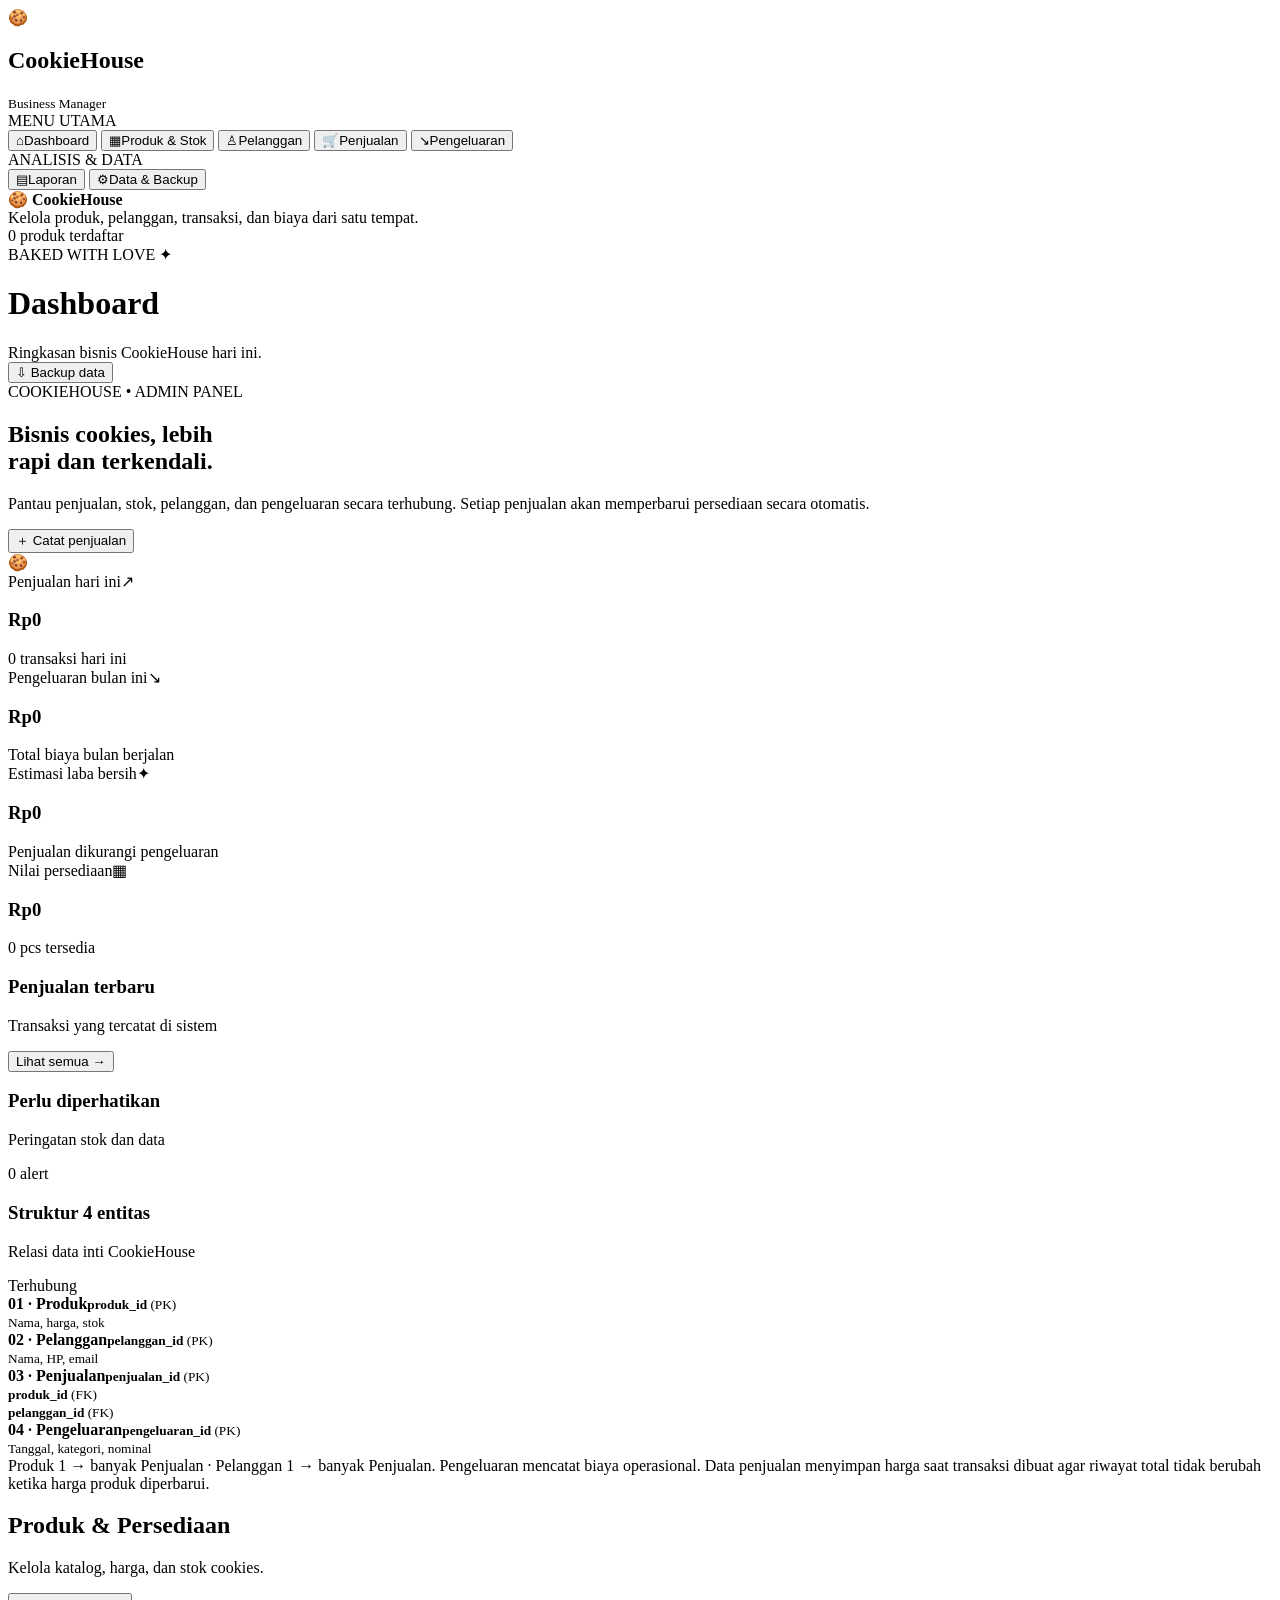
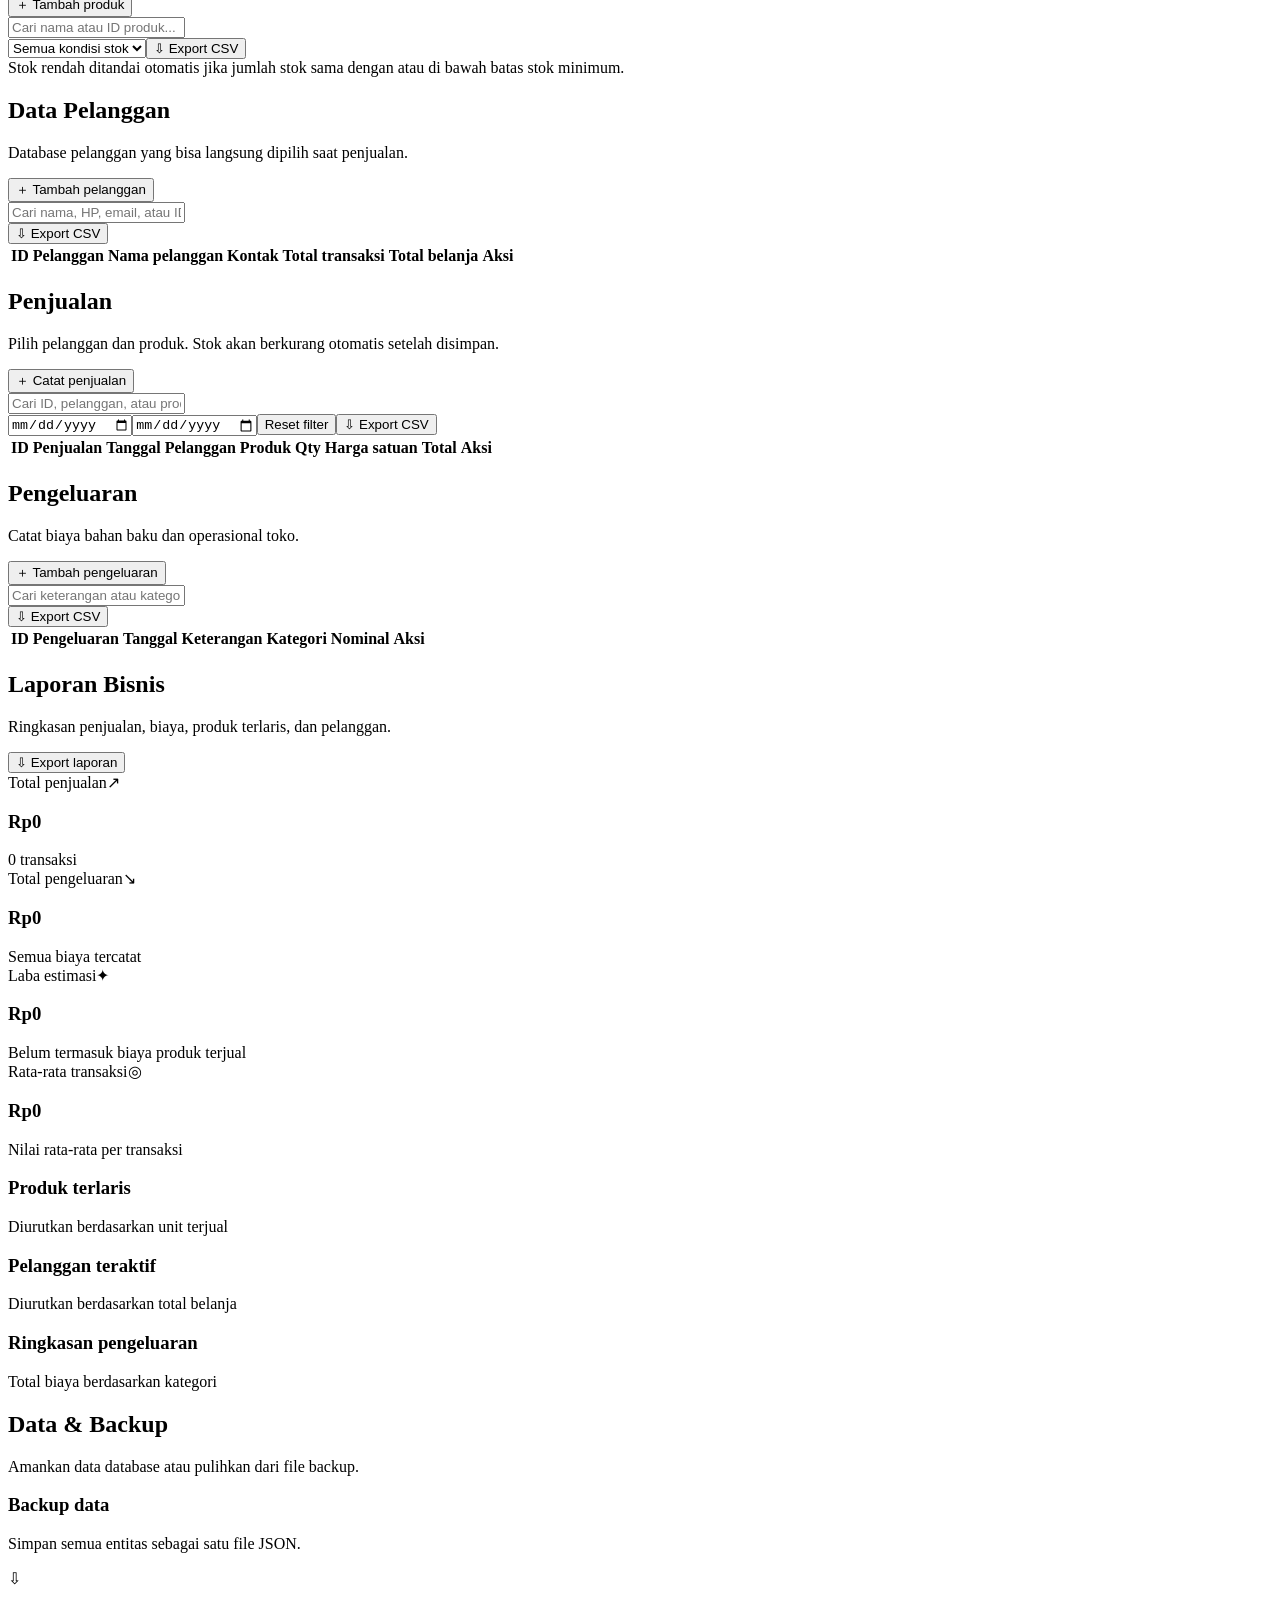
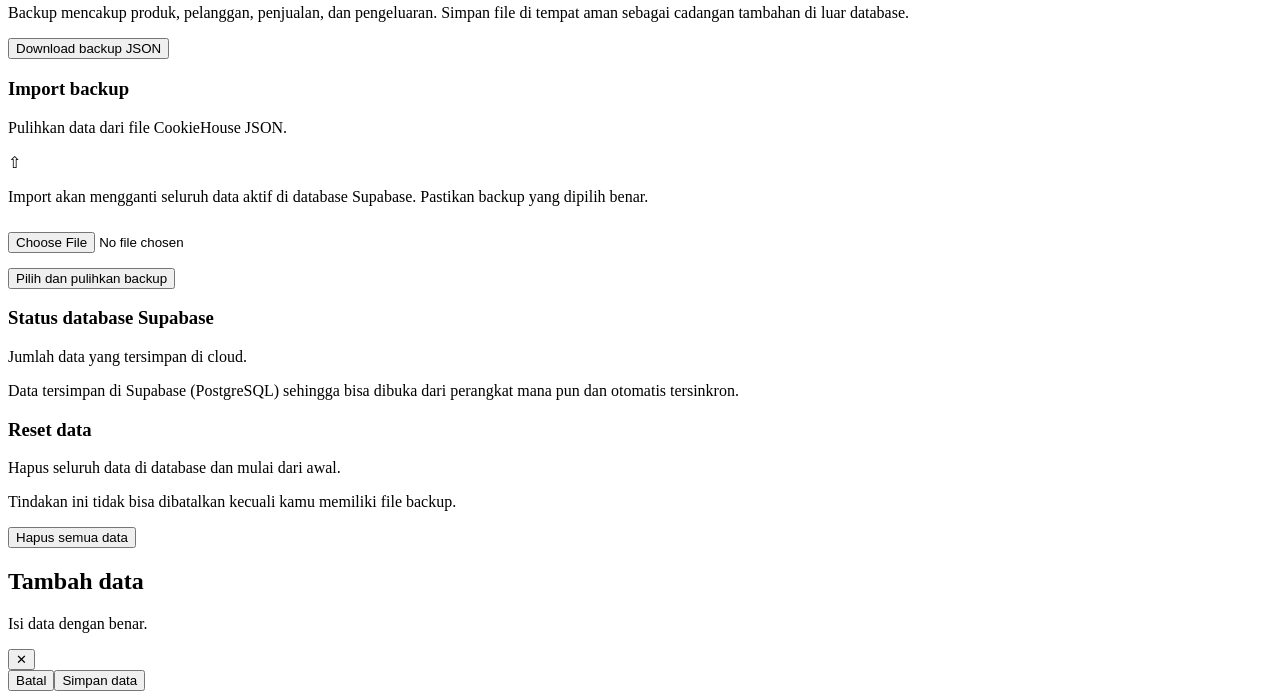
==== frontend/index.html @ 5696748d "Rename index.html to frontend/index.html" ====
<!DOCTYPE html>
<html lang="id">
<head>
<meta charset="UTF-8"><meta name="viewport" content="width=device-width,initial-scale=1">
<title>CookieHouse | Business Manager</title>
<link rel="stylesheet" href="css/style.css">
</head>
<body>
<div class="layout">
<aside class="sidebar">
 <div class="brand"><div class="brand-icon">🍪</div><div class="brand-text"><h2>CookieHouse</h2><small>Business Manager</small></div></div>
 <div class="nav-label">MENU UTAMA</div>
 <nav class="nav">
  <button class="active" data-page="dashboard" onclick="showPage('dashboard',this)"><span>⌂</span><span class="navtext">Dashboard</span></button>
  <button data-page="produk" onclick="showPage('produk',this)"><span>▦</span><span class="navtext">Produk & Stok</span></button>
  <button data-page="pelanggan" onclick="showPage('pelanggan',this)"><span>♙</span><span class="navtext">Pelanggan</span></button>
  <button data-page="penjualan" onclick="showPage('penjualan',this)"><span>🛒</span><span class="navtext">Penjualan</span></button>
  <button data-page="pengeluaran" onclick="showPage('pengeluaran',this)"><span>↘</span><span class="navtext">Pengeluaran</span></button>
  <div class="nav-label">ANALISIS & DATA</div>
  <button data-page="laporan" onclick="showPage('laporan',this)"><span>▤</span><span class="navtext">Laporan</span></button>
  <button data-page="pengaturan" onclick="showPage('pengaturan',this)"><span>⚙</span><span class="navtext">Data & Backup</span></button>
 </nav>
 <div class="side-bottom"><b>🍪 CookieHouse</b><br>Kelola produk, pelanggan, transaksi, dan biaya dari satu tempat.<br><span id="sideProductCount">0 produk terdaftar</span></div>
</aside>
<main class="main">
<header class="topbar"><div><div class="eyebrow">BAKED WITH LOVE ✦</div><h1 id="pageTitle">Dashboard</h1><div class="subtitle" id="pageSubtitle">Ringkasan bisnis CookieHouse hari ini.</div></div><div class="top-actions"><button class="btn btn-light" onclick="exportBackup()">⇩ Backup data</button><div class="date-chip" id="today"></div></div></header>

<section id="dashboard" class="page active">
 <div class="hero"><div><div class="eyebrow">COOKIEHOUSE • ADMIN PANEL</div><h2>Bisnis cookies, lebih<br>rapi dan terkendali.</h2><p>Pantau penjualan, stok, pelanggan, dan pengeluaran secara terhubung. Setiap penjualan akan memperbarui persediaan secara otomatis.</p><button class="btn btn-primary" onclick="showPage('penjualan')">＋ Catat penjualan</button></div><div class="hero-art">🍪</div></div>
 <div class="stats">
  <div class="stat"><div class="stat-top"><span class="stat-label">Penjualan hari ini</span><span class="stat-icon">↗</span></div><h3 id="todaySales">Rp0</h3><div class="stat-foot" id="todaySalesCount">0 transaksi hari ini</div></div>
  <div class="stat"><div class="stat-top"><span class="stat-label">Pengeluaran bulan ini</span><span class="stat-icon">↘</span></div><h3 id="monthExpense">Rp0</h3><div class="stat-foot">Total biaya bulan berjalan</div></div>
  <div class="stat"><div class="stat-top"><span class="stat-label">Estimasi laba bersih</span><span class="stat-icon">✦</span></div><h3 id="netProfit">Rp0</h3><div class="stat-foot">Penjualan dikurangi pengeluaran</div></div>
  <div class="stat"><div class="stat-top"><span class="stat-label">Nilai persediaan</span><span class="stat-icon">▦</span></div><h3 id="stockValue">Rp0</h3><div class="stat-foot" id="stockUnits">0 pcs tersedia</div></div>
 </div>
 <div class="dash-grid">
  <div class="card"><div class="card-head"><div><h3>Penjualan terbaru</h3><p>Transaksi yang tercatat di sistem</p></div><button class="link-btn" onclick="showPage('penjualan')">Lihat semua →</button></div><div id="recentSales" class="recent-list"></div></div>
  <div class="card"><div class="card-head"><div><h3>Perlu diperhatikan</h3><p>Peringatan stok dan data</p></div><span class="badge gold" id="alertCount">0 alert</span></div><div id="alerts" class="alert-list"></div></div>
 </div>
 <div class="card"><div class="card-head"><div><h3>Struktur 4 entitas</h3><p>Relasi data inti CookieHouse</p></div><span class="badge green">Terhubung</span></div><div class="entity-map">
  <div class="entity"><b>01 · Produk</b><small><b>produk_id</b> (PK)<br>Nama, harga, stok</small></div>
  <div class="entity"><b>02 · Pelanggan</b><small><b>pelanggan_id</b> (PK)<br>Nama, HP, email</small></div>
  <div class="entity"><b>03 · Penjualan</b><small><b>penjualan_id</b> (PK)<br><b>produk_id</b> (FK)<br><b>pelanggan_id</b> (FK)</small></div>
  <div class="entity"><b>04 · Pengeluaran</b><small><b>pengeluaran_id</b> (PK)<br>Tanggal, kategori, nominal</small></div>
 </div><div class="rel-note">Produk 1 → banyak Penjualan · Pelanggan 1 → banyak Penjualan. Pengeluaran mencatat biaya operasional. Data penjualan menyimpan harga saat transaksi dibuat agar riwayat total tidak berubah ketika harga produk diperbarui.</div></div>
</section>

<section id="produk" class="page">
 <div class="section-head"><div><h2>Produk & Persediaan</h2><p>Kelola katalog, harga, dan stok cookies.</p></div><button class="btn btn-primary" onclick="openForm('produk')">＋ Tambah produk</button></div>
 <div class="toolbar"><div class="search"><input id="searchProduk" placeholder="Cari nama atau ID produk..." oninput="renderProducts()"></div><select id="filterStok" onchange="renderProducts()"><option value="">Semua kondisi stok</option><option value="low">Stok menipis</option><option value="available">Stok tersedia</option><option value="empty">Stok habis</option></select><button class="btn btn-light" onclick="exportCSV('produk')">⇩ Export CSV</button></div>
 <div id="productGrid" class="product-grid"></div>
 <div class="footer-note">Stok rendah ditandai otomatis jika jumlah stok sama dengan atau di bawah batas stok minimum.</div>
</section>

<section id="pelanggan" class="page">
 <div class="section-head"><div><h2>Data Pelanggan</h2><p>Database pelanggan yang bisa langsung dipilih saat penjualan.</p></div><button class="btn btn-primary" onclick="openForm('pelanggan')">＋ Tambah pelanggan</button></div>
 <div class="toolbar"><div class="search"><input id="searchPelanggan" placeholder="Cari nama, HP, email, atau ID..." oninput="renderCustomers()"></div><button class="btn btn-light" onclick="exportCSV('pelanggan')">⇩ Export CSV</button></div>
 <div class="card"><div class="table-wrap"><table><thead><tr><th>ID Pelanggan</th><th>Nama pelanggan</th><th>Kontak</th><th>Total transaksi</th><th>Total belanja</th><th>Aksi</th></tr></thead><tbody id="customerRows"></tbody></table></div></div>
</section>

<section id="penjualan" class="page">
 <div class="section-head"><div><h2>Penjualan</h2><p>Pilih pelanggan dan produk. Stok akan berkurang otomatis setelah disimpan.</p></div><button class="btn btn-primary" onclick="openForm('penjualan')">＋ Catat penjualan</button></div>
 <div class="toolbar"><div class="search"><input id="searchPenjualan" placeholder="Cari ID, pelanggan, atau produk..." oninput="renderSales()"></div><input type="date" id="salesFrom" title="Dari tanggal" onchange="renderSales()"><input type="date" id="salesTo" title="Sampai tanggal" onchange="renderSales()"><button class="btn btn-light" onclick="clearSalesFilter()">Reset filter</button><button class="btn btn-light" onclick="exportCSV('penjualan')">⇩ Export CSV</button></div>
 <div class="card"><div class="table-wrap"><table><thead><tr><th>ID Penjualan</th><th>Tanggal</th><th>Pelanggan</th><th>Produk</th><th>Qty</th><th>Harga satuan</th><th>Total</th><th>Aksi</th></tr></thead><tbody id="salesRows"></tbody></table></div></div>
</section>

<section id="pengeluaran" class="page">
 <div class="section-head"><div><h2>Pengeluaran</h2><p>Catat biaya bahan baku dan operasional toko.</p></div><button class="btn btn-primary" onclick="openForm('pengeluaran')">＋ Tambah pengeluaran</button></div>
 <div class="toolbar"><div class="search"><input id="searchPengeluaran" placeholder="Cari keterangan atau kategori..." oninput="renderExpenses()"></div><button class="btn btn-light" onclick="exportCSV('pengeluaran')">⇩ Export CSV</button></div>
 <div class="card"><div class="table-wrap"><table><thead><tr><th>ID Pengeluaran</th><th>Tanggal</th><th>Keterangan</th><th>Kategori</th><th>Nominal</th><th>Aksi</th></tr></thead><tbody id="expenseRows"></tbody></table></div></div>
</section>

<section id="laporan" class="page">
 <div class="section-head"><div><h2>Laporan Bisnis</h2><p>Ringkasan penjualan, biaya, produk terlaris, dan pelanggan.</p></div><button class="btn btn-light" onclick="exportCSV('laporan')">⇩ Export laporan</button></div>
 <div class="stats">
  <div class="stat"><div class="stat-top"><span class="stat-label">Total penjualan</span><span class="stat-icon">↗</span></div><h3 id="reportSales">Rp0</h3><div class="stat-foot" id="reportSaleCount">0 transaksi</div></div>
  <div class="stat"><div class="stat-top"><span class="stat-label">Total pengeluaran</span><span class="stat-icon">↘</span></div><h3 id="reportExpenses">Rp0</h3><div class="stat-foot">Semua biaya tercatat</div></div>
  <div class="stat"><div class="stat-top"><span class="stat-label">Laba estimasi</span><span class="stat-icon">✦</span></div><h3 id="reportProfit">Rp0</h3><div class="stat-foot">Belum termasuk biaya produk terjual</div></div>
  <div class="stat"><div class="stat-top"><span class="stat-label">Rata-rata transaksi</span><span class="stat-icon">◎</span></div><h3 id="avgSale">Rp0</h3><div class="stat-foot">Nilai rata-rata per transaksi</div></div>
 </div>
 <div class="report-grid"><div class="card"><div class="card-head"><div><h3>Produk terlaris</h3><p>Diurutkan berdasarkan unit terjual</p></div></div><div id="topProducts"></div></div><div class="card"><div class="card-head"><div><h3>Pelanggan teraktif</h3><p>Diurutkan berdasarkan total belanja</p></div></div><div id="topCustomers"></div></div></div>
 <div class="card"><div class="card-head"><div><h3>Ringkasan pengeluaran</h3><p>Total biaya berdasarkan kategori</p></div></div><div id="expenseBreakdown"></div></div>
</section>

<section id="pengaturan" class="page">
 <div class="section-head"><div><h2>Data & Backup</h2><p>Amankan data database atau pulihkan dari file backup.</p></div></div>
 <div class="report-grid">
  <div class="card"><div class="card-head"><div><h3>Backup data</h3><p>Simpan semua entitas sebagai satu file JSON.</p></div><span class="stat-icon">⇩</span></div><p class="rel-note">Backup mencakup produk, pelanggan, penjualan, dan pengeluaran. Simpan file di tempat aman sebagai cadangan tambahan di luar database.</p><button class="btn btn-primary" onclick="exportBackup()">Download backup JSON</button></div>
  <div class="card"><div class="card-head"><div><h3>Import backup</h3><p>Pulihkan data dari file CookieHouse JSON.</p></div><span class="stat-icon">⇧</span></div><p class="rel-note">Import akan mengganti seluruh data aktif di database Supabase. Pastikan backup yang dipilih benar.</p><input type="file" id="importFile" accept=".json,application/json" style="max-width:100%;margin:10px 0 15px"><br><button class="btn btn-light" onclick="importBackup()">Pilih dan pulihkan backup</button></div>
 </div>
 <div class="card"><div class="card-head"><div><h3>Status database Supabase</h3><p>Jumlah data yang tersimpan di cloud.</p></div></div><div class="entity-map" id="dbStatus"></div><div class="footer-note">Data tersimpan di Supabase (PostgreSQL) sehingga bisa dibuka dari perangkat mana pun dan otomatis tersinkron.</div></div>
 <div class="card"><div class="card-head"><div><h3>Reset data</h3><p>Hapus seluruh data di database dan mulai dari awal.</p></div></div><p class="rel-note">Tindakan ini tidak bisa dibatalkan kecuali kamu memiliki file backup.</p><button class="btn btn-danger" onclick="resetData()">Hapus semua data</button></div>
</section>
</main>
</div>

<div class="modal" id="modal"><div class="modal-box"><div class="modal-head"><div><h2 id="modalTitle">Tambah data</h2><p id="modalDesc">Isi data dengan benar.</p></div><button class="close" onclick="closeForm()">✕</button></div><form id="dataForm"><div id="fields"></div><div class="modal-actions"><button type="button" class="btn btn-light" onclick="closeForm()">Batal</button><button type="submit" class="btn btn-primary">Simpan data</button></div></form></div></div>
<div class="toast" id="toast"></div>
<script src="js/app.js"></script>
</body></html>
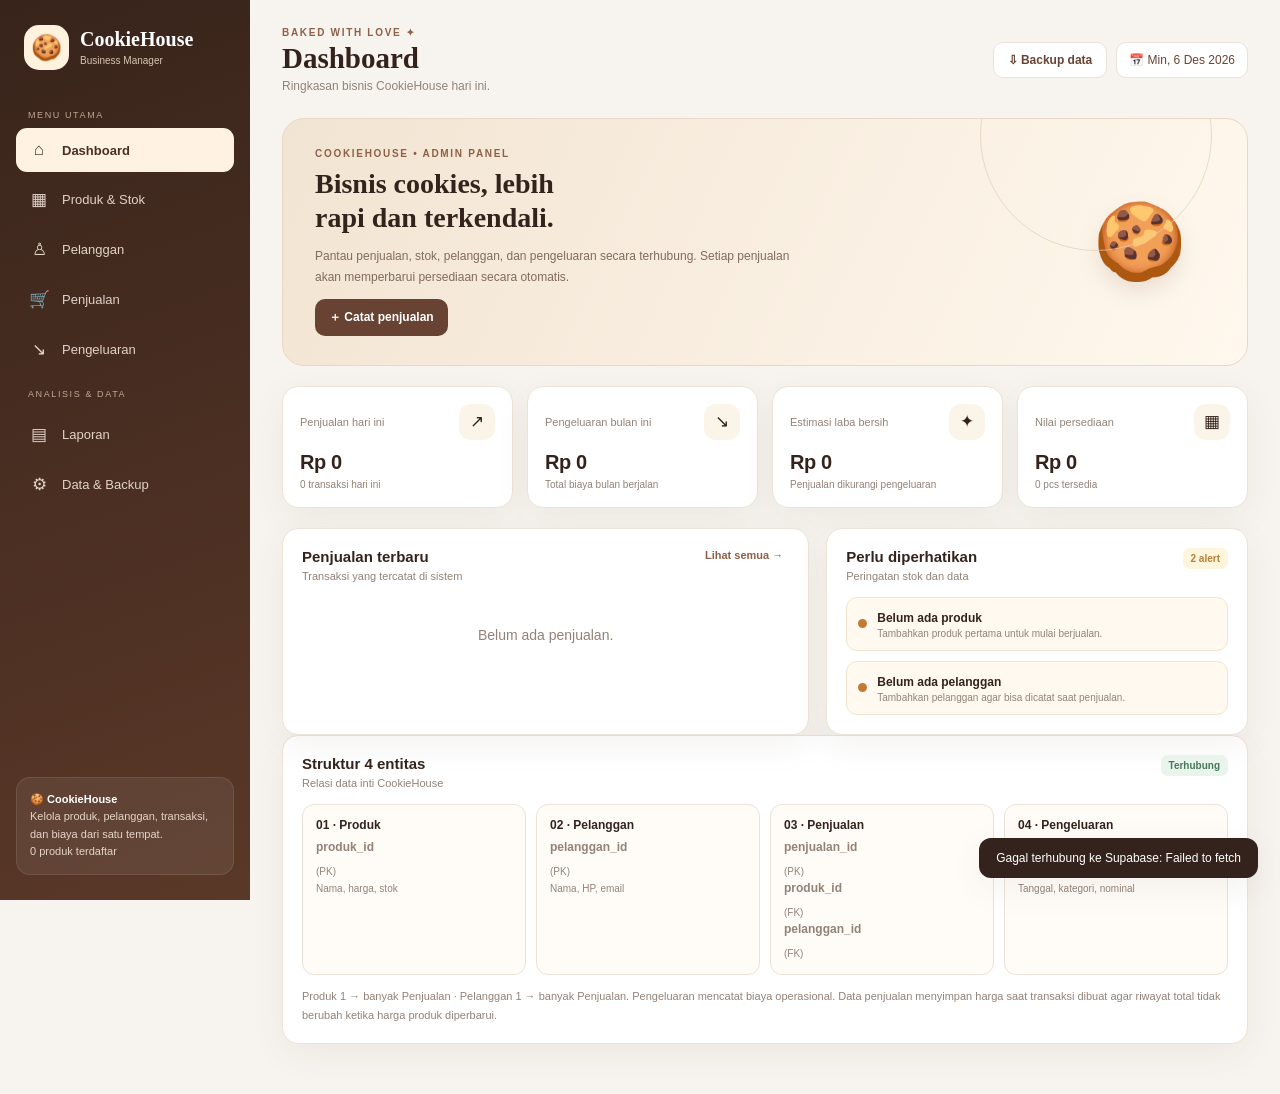
==== commit 7aeb63d1: "Update index.html" ====
--- a/frontend/index.html
+++ b/frontend/index.html
@@ -3,7 +3,14 @@
 <head>
 <meta charset="UTF-8"><meta name="viewport" content="width=device-width,initial-scale=1">
 <title>CookieHouse | Business Manager</title>
-<link rel="stylesheet" href="css/style.css">
+<style>
+@import url('https://fonts.googleapis.com/css2?family=DM+Sans:wght@400;500;600;700&family=Playfair+Display:wght@600;700&display=swap');
+:root{--ink:#34231c;--brown:#684333;--brown2:#8e6048;--cream:#fbf4e9;--paper:#fffdf9;--bg:#f7f4ef;--muted:#928278;--line:#ece2d7;--green:#47785d;--greenbg:#e9f4ec;--red:#b55245;--redbg:#fff0ed;--gold:#b68135;--goldbg:#fff4dc;--shadow:0 10px 35px #4a2c2010}
+*{box-sizing:border-box}body{margin:0;background:var(--bg);color:var(--ink);font-family:'DM Sans',sans-serif;font-size:14px}button,input,select,textarea{font:inherit}button{cursor:pointer}.layout{min-height:100vh}.sidebar{width:250px;position:fixed;inset:0 auto 0 0;background:linear-gradient(160deg,#38241b,#5a3828);color:#fff;padding:25px 16px;display:flex;flex-direction:column;z-index:10}.brand{display:flex;align-items:center;gap:11px;padding:0 8px 28px}.brand-icon{width:45px;height:45px;background:#fff2df;border-radius:15px;display:grid;place-items:center;font-size:25px}.brand h2{font:700 20px 'Playfair Display',serif;margin:0}.brand small{font-size:10px;color:#d9c4b3}.nav-label{font-size:9px;letter-spacing:1.6px;color:#c2a795;padding:12px 12px 8px}.nav{display:grid;gap:5px}.nav button{display:flex;align-items:center;gap:12px;border:0;background:transparent;color:#e2d3c8;padding:12px;border-radius:11px;text-align:left;font-size:13px}.nav button span:first-child{font-size:17px;width:22px;text-align:center}.nav button:hover,.nav button.active{background:#fff2e2;color:#493023;font-weight:700}.side-bottom{margin-top:auto;background:#ffffff12;border:1px solid #ffffff18;border-radius:14px;padding:13px;font-size:11px;color:#e5d5c8;line-height:1.6}.side-bottom b{color:white}.main{margin-left:250px;padding:27px 32px 50px;max-width:1700px}.topbar{display:flex;align-items:center;justify-content:space-between;gap:15px;margin-bottom:25px}.eyebrow{font-size:10px;letter-spacing:1.7px;color:var(--brown2);font-weight:700;text-transform:uppercase}.topbar h1{font:700 29px 'Playfair Display',serif;margin:4px 0}.subtitle{color:var(--muted);font-size:12px}.top-actions{display:flex;gap:9px;align-items:center}.date-chip{background:white;border:1px solid var(--line);border-radius:10px;padding:10px 12px;color:var(--brown);font-size:12px}.page{display:none}.page.active{display:block}.hero{position:relative;overflow:hidden;background:linear-gradient(115deg,#f2e4d2,#fff8ee);border:1px solid #ead8c4;border-radius:22px;padding:29px 32px;display:flex;justify-content:space-between;align-items:center;margin-bottom:20px;min-height:165px}.hero h2{font:700 28px/1.2 'Playfair Display',serif;margin:8px 0}.hero p{color:#816b5d;font-size:12px;max-width:480px;line-height:1.7}.hero-art{font-size:75px;filter:drop-shadow(0 10px 10px #70452a20);margin-right:28px}.hero:after{content:"";position:absolute;width:230px;height:230px;border:1px solid #e2cdb5;border-radius:50%;right:35px;top:-100px;opacity:.7}.stats{display:grid;grid-template-columns:repeat(4,minmax(0,1fr));gap:14px;margin-bottom:20px}.stat{background:white;border:1px solid var(--line);border-radius:16px;padding:17px;box-shadow:var(--shadow)}.stat-top{display:flex;justify-content:space-between;align-items:center}.stat-label{font-size:11px;color:var(--muted)}.stat-icon{width:36px;height:36px;border-radius:12px;display:grid;place-items:center;font-size:17px;background:var(--cream)}.stat h3{font-size:20px;margin:11px 0 5px;letter-spacing:-.4px}.stat-foot{font-size:10px;color:var(--muted)}.green{color:var(--green)}.red{color:var(--red)}.gold{color:var(--gold)}.dash-grid{display:grid;grid-template-columns:1.25fr 1fr;gap:17px}.card{background:white;border:1px solid var(--line);border-radius:16px;padding:19px;box-shadow:var(--shadow);min-width:0}.card-head{display:flex;justify-content:space-between;align-items:flex-start;gap:12px;margin-bottom:15px}.card-head h3{margin:0;font-size:15px}.card-head p{margin:5px 0 0;color:var(--muted);font-size:11px}.link-btn{background:transparent;border:0;color:var(--brown2);font-weight:700;font-size:11px}.section-head{display:flex;align-items:center;justify-content:space-between;gap:15px;margin-bottom:17px}.section-head h2{font:700 25px 'Playfair Display',serif;margin:0}.section-head p{margin:5px 0 0;color:var(--muted);font-size:12px}.btn{border:0;border-radius:10px;padding:10px 14px;font-size:12px;font-weight:700;display:inline-flex;align-items:center;justify-content:center;gap:7px;white-space:nowrap}.btn-primary{background:var(--brown);color:white}.btn-primary:hover{background:#4c3023}.btn-light{background:white;border:1px solid var(--line);color:var(--brown)}.btn-danger{background:var(--redbg);color:var(--red)}.btn-sm{padding:6px 9px;font-size:10px;border-radius:7px}.toolbar{display:flex;gap:9px;align-items:center;flex-wrap:wrap;margin-bottom:13px}.search{position:relative;flex:1;min-width:180px}.search input{width:100%;padding:11px 13px 11px 35px;border:1px solid var(--line);border-radius:10px;background:white;outline:none}.search:before{content:'⌕';position:absolute;left:13px;top:7px;font-size:21px;color:var(--muted)}.toolbar select,.toolbar input[type=date]{padding:10px 11px;border:1px solid var(--line);border-radius:10px;background:white;color:var(--ink);font-size:12px}.table-wrap{overflow:auto;border:1px solid var(--line);border-radius:12px}table{border-collapse:collapse;width:100%;min-width:660px}th{text-align:left;background:#fbf7f1;color:#857568;padding:12px;font-size:10px;text-transform:uppercase;letter-spacing:.5px;white-space:nowrap}td{padding:12px;border-top:1px solid #f1eae2;font-size:12px;vertical-align:middle}tbody tr:hover{background:#fffcf7}.td-main{font-weight:700}.td-sub{font-size:10px;color:var(--muted);margin-top:3px}.actions{display:flex;gap:5px;white-space:nowrap}.badge{display:inline-block;border-radius:7px;padding:5px 8px;font-size:10px;font-weight:700;background:var(--cream);color:var(--brown)}.badge.green{background:var(--greenbg);color:var(--green)}.badge.red{background:var(--redbg);color:var(--red)}.badge.gold{background:var(--goldbg);color:var(--gold)}.empty{text-align:center;padding:30px;color:var(--muted)}.product-grid{display:grid;grid-template-columns:repeat(3,minmax(0,1fr));gap:14px}.product-card{background:white;border:1px solid var(--line);border-radius:16px;padding:17px}.product-emoji{width:100%;height:100px;background:var(--cream);border-radius:12px;display:grid;place-items:center;font-size:42px;margin-bottom:13px}.product-card h3{font-size:14px;margin:0 0 5px}.product-card p{font-size:11px;color:var(--muted);margin:0 0 14px}.product-meta{display:flex;justify-content:space-between;align-items:center;gap:8px}.product-price{font-weight:700}.stock-meter{height:5px;background:#f1e8de;border-radius:5px;margin:12px 0 7px;overflow:hidden}.stock-meter span{display:block;height:100%;background:#78936e;border-radius:5px}.stock-meter span.low{background:#c76d59}.mini-note{font-size:10px;color:var(--muted)}.alert-list{display:grid;gap:10px}.alert-item{display:flex;align-items:center;gap:10px;background:#fff9ef;border:1px solid #f2e5d0;padding:11px;border-radius:11px}.alert-dot{width:9px;height:9px;background:#c27a39;border-radius:50%;flex-shrink:0}.alert-item strong{font-size:12px}.alert-item small{display:block;color:var(--muted);font-size:10px;margin-top:3px}.recent-list{display:grid;gap:0}.recent-item{display:flex;justify-content:space-between;gap:12px;padding:12px 0;border-bottom:1px solid #f2ece5}.recent-item:last-child{border-bottom:0}.recent-item strong{font-size:12px}.recent-item small{display:block;color:var(--muted);font-size:10px;margin-top:4px}.money{font-weight:700;white-space:nowrap;font-size:12px}.entity-map{display:grid;grid-template-columns:repeat(4,minmax(0,1fr));gap:10px}.entity{border:1px solid var(--line);background:#fffcf8;border-radius:12px;padding:13px}.entity b{font-size:12px;display:block;margin-bottom:6px}.entity small{font-size:10px;color:var(--muted);line-height:1.5}.rel-note{font-size:11px;color:var(--muted);line-height:1.7;margin-top:12px}.report-grid{display:grid;grid-template-columns:1fr 1fr;gap:15px}.bar-row{display:grid;grid-template-columns:105px 1fr 80px;align-items:center;gap:10px;margin:13px 0;font-size:11px}.bar-track{height:9px;border-radius:10px;background:#f3ece4;overflow:hidden}.bar-track span{display:block;height:100%;background:#967057;border-radius:10px}.modal{display:none;position:fixed;inset:0;background:#26170fb0;z-index:30;align-items:center;justify-content:center;padding:18px}.modal.show{display:flex}.modal-box{width:100%;max-width:560px;max-height:92vh;overflow:auto;background:var(--paper);border-radius:19px;padding:24px;box-shadow:0 25px 80px #0003}.modal-head{display:flex;justify-content:space-between;align-items:flex-start;margin-bottom:20px}.modal-head h2{font:700 23px 'Playfair Display',serif;margin:0}.modal-head p{font-size:11px;color:var(--muted);margin:5px 0 0}.close{border:0;background:var(--cream);border-radius:8px;padding:7px 10px;color:var(--brown)}.form-grid{display:grid;grid-template-columns:1fr 1fr;gap:12px}.field{margin-bottom:13px}.field label{display:block;font-size:11px;font-weight:700;margin-bottom:6px}.field input,.field select,.field textarea{width:100%;padding:11px;border:1px solid var(--line);border-radius:9px;background:white;outline:none;color:var(--ink)}.field input:focus,.field select:focus,.field textarea:focus{border-color:#b18b70;box-shadow:0 0 0 3px #b18b7018}.field small{display:block;font-size:10px;color:var(--muted);margin-top:5px}.modal-actions{display:flex;gap:8px;margin-top:8px}.modal-actions .btn{flex:1}.toast{position:fixed;right:22px;bottom:22px;background:#34231c;color:white;padding:13px 17px;border-radius:12px;box-shadow:var(--shadow);font-size:12px;z-index:50;display:none;max-width:350px}.toast.show{display:block}.footer-note{font-size:10px;color:var(--muted);margin-top:13px}.mobile-toggle{display:none}
+@media(max-width:1100px){.main{padding:23px}.stats{grid-template-columns:repeat(2,minmax(0,1fr))}.product-grid{grid-template-columns:repeat(2,minmax(0,1fr))}.entity-map{grid-template-columns:repeat(2,minmax(0,1fr))}}
+@media(max-width:760px){.sidebar{width:68px;padding:18px 7px}.brand{padding:0 0 24px;justify-content:center}.brand-text,.nav-label,.nav button .navtext,.side-bottom{display:none}.nav button{justify-content:center;padding:13px 5px}.nav button span:first-child{width:auto}.main{margin-left:68px;padding:17px 13px 35px}.topbar h1{font-size:24px}.date-chip{display:none}.hero{padding:21px;min-height:140px}.hero h2{font-size:22px}.hero-art{font-size:48px;margin:0}.hero:after{right:-80px}.stats{gap:9px}.stat{padding:13px}.stat h3{font-size:16px}.dash-grid,.report-grid{grid-template-columns:1fr}.section-head{align-items:flex-start;flex-direction:column}.product-grid{grid-template-columns:1fr 1fr}.entity-map{grid-template-columns:1fr 1fr}.form-grid{grid-template-columns:1fr}.top-actions .btn-light{display:none}}
+@media(max-width:430px){.product-grid{grid-template-columns:1fr}.stats{grid-template-columns:1fr 1fr}.stat h3{font-size:14px}.hero-art{display:none}.entity-map{grid-template-columns:1fr 1fr}}
+</style>
 </head>
 <body>
 <div class="layout">
@@ -96,5 +103,236 @@
 
 <div class="modal" id="modal"><div class="modal-box"><div class="modal-head"><div><h2 id="modalTitle">Tambah data</h2><p id="modalDesc">Isi data dengan benar.</p></div><button class="close" onclick="closeForm()">✕</button></div><form id="dataForm"><div id="fields"></div><div class="modal-actions"><button type="button" class="btn btn-light" onclick="closeForm()">Batal</button><button type="submit" class="btn btn-primary">Simpan data</button></div></form></div></div>
 <div class="toast" id="toast"></div>
-<script src="js/app.js"></script>
+<script>
+// Konfigurasi Supabase. Publishable key aman dipakai di sisi client,
+// asalkan Row Level Security aktif (lihat backend/schema.sql).
+window.COOKIEHOUSE_CONFIG = {
+  url: 'https://bxkksyumysustlqyagqd.supabase.co',
+  key: 'sb_publishable_9NQjWmbM341U4DkC0LIy7Q_GDWoyyUy'
+};
+
+// Lapisan data: memanggil Supabase (PostgREST) lewat fetch.
+// Aplikasi memakai camelCase, database memakai snake_case; dipetakan di sini.
+(function () {
+  const CFG = window.COOKIEHOUSE_CONFIG;
+  const TABLES = ['produk', 'pelanggan', 'penjualan', 'pengeluaran'];
+
+  async function sb(path, { method = 'GET', body, returning = false } = {}) {
+    const headers = { apikey: CFG.key, 'Content-Type': 'application/json' };
+    if (returning) headers.Prefer = 'return=representation';
+    const res = await fetch(`${CFG.url}/rest/v1/${path}`, {
+      method, headers, body: body === undefined ? undefined : JSON.stringify(body)
+    });
+    const text = await res.text();
+    let data = null;
+    try { data = text ? JSON.parse(text) : null; } catch (e) { data = null; }
+    if (!res.ok) throw new Error((data && (data.message || data.hint)) || res.statusText || 'Request gagal');
+    return data;
+  }
+
+  const num = (v) => (v === null || v === undefined ? v : Number(v));
+
+  const map = {
+    produk: {
+      from: (r) => ({ id: num(r.id), nama: r.nama, kategori: r.kategori, harga: num(r.harga), stok: num(r.stok), minStok: num(r.min_stok), emoji: r.emoji }),
+      to: (o) => ({ nama: o.nama, kategori: o.kategori, harga: o.harga, stok: o.stok, min_stok: o.minStok, emoji: o.emoji })
+    },
+    pelanggan: {
+      from: (r) => ({ id: num(r.id), nama: r.nama, hp: r.hp || '', email: r.email || '', alamat: r.alamat || '' }),
+      to: (o) => ({ nama: o.nama, hp: o.hp, email: o.email, alamat: o.alamat })
+    },
+    penjualan: {
+      from: (r) => ({ id: num(r.id), tanggal: r.tanggal, pelangganId: num(r.pelanggan_id), produkId: num(r.produk_id), qty: num(r.qty), harga: num(r.harga), total: num(r.total), metode: r.metode, catatan: r.catatan || '' }),
+      to: (o) => ({ tanggal: o.tanggal, pelanggan_id: o.pelangganId, produk_id: o.produkId, qty: o.qty, harga: o.harga, metode: o.metode, catatan: o.catatan || '' })
+    },
+    pengeluaran: {
+      from: (r) => ({ id: num(r.id), tanggal: r.tanggal, keterangan: r.keterangan, kategori: r.kategori, nominal: num(r.nominal), metode: r.metode }),
+      to: (o) => ({ tanggal: o.tanggal, keterangan: o.keterangan, kategori: o.kategori, nominal: o.nominal, metode: o.metode })
+    }
+  };
+
+  window.api = {
+    async loadAll() {
+      const rows = await Promise.all(TABLES.map((t) => sb(`${t}?select=*&order=id.asc`)));
+      const db = {};
+      TABLES.forEach((t, i) => { db[t] = rows[i].map(map[t].from); });
+      return db;
+    },
+    insert: (type, obj) => sb(type, { method: 'POST', body: map[type].to(obj) }),
+    // JSON.stringify membuang field undefined, jadi update parsial (mis. hanya stok) aman
+    update: (type, id, obj) => sb(`${type}?id=eq.${Number(id)}`, { method: 'PATCH', body: map[type].to(obj) }),
+    remove: (type, id) => sb(`${type}?id=eq.${Number(id)}`, { method: 'DELETE' }),
+
+    // Hapus semua data. Penjualan dulu agar stok dikembalikan oleh trigger.
+    async clearAll() {
+      for (const t of ['penjualan', 'pengeluaran', 'pelanggan', 'produk']) {
+        await sb(`${t}?id=gt.0`, { method: 'DELETE' });
+      }
+    },
+
+    // Pulihkan dari backup JSON. ID baru dibuat database, relasi dipetakan ulang.
+    async restoreAll(d) {
+      await this.clearAll();
+      const sold = {};
+      d.penjualan.forEach((s) => { sold[s.produkId] = (sold[s.produkId] || 0) + Number(s.qty || 0); });
+
+      // stok awal = stok backup + jumlah terjual, karena trigger akan mengurangi saat penjualan dimasukkan
+      const prodRows = d.produk.map((p) => map.produk.to(Object.assign({}, p, { stok: Number(p.stok) + (sold[p.id] || 0) })));
+      const newProd = prodRows.length ? await sb('produk', { method: 'POST', body: prodRows, returning: true }) : [];
+      const pm = {}; d.produk.forEach((p, i) => { pm[p.id] = newProd[i].id; });
+
+      const custRows = d.pelanggan.map((c) => map.pelanggan.to(c));
+      const newCust = custRows.length ? await sb('pelanggan', { method: 'POST', body: custRows, returning: true }) : [];
+      const cm = {}; d.pelanggan.forEach((c, i) => { cm[c.id] = newCust[i].id; });
+
+      const exp = d.pengeluaran.map((x) => map.pengeluaran.to(x));
+      if (exp.length) await sb('pengeluaran', { method: 'POST', body: exp });
+
+      const sales = d.penjualan.filter((s) => pm[s.produkId]).map((s) =>
+        map.penjualan.to(Object.assign({}, s, { produkId: pm[s.produkId], pelangganId: cm[s.pelangganId] || null })));
+      if (sales.length) await sb('penjualan', { method: 'POST', body: sales });
+    }
+  };
+})();
+
+
+// ===== Logika & tampilan aplikasi =====
+const todayISO=()=>new Date().toLocaleDateString('en-CA');
+const dateNow=todayISO();
+let db={produk:[],pelanggan:[],penjualan:[],pengeluaran:[]}, formType='', editingId=null;
+async function refresh(){db=await api.loadAll();renderAll()}
+async function run(job,okMsg){try{await job();await refresh();if(okMsg)toast(okMsg);return true}catch(e){console.error(e);toast('Gagal: '+(e.message||e));return false}}
+async function init(){renderAll();try{await refresh()}catch(e){console.error(e);toast('Gagal terhubung ke Supabase: '+(e.message||e))}}
+const rupiah=n=>new Intl.NumberFormat('id-ID',{style:'currency',currency:'IDR',maximumFractionDigits:0}).format(Number(n)||0);
+const esc=s=>String(s??'').replace(/[&<>"']/g,c=>({'&':'&amp;','<':'&lt;','>':'&gt;','"':'&quot;',"'":'&#39;'}[c]));
+const idLabel=(type,id)=>({produk:'PR',pelanggan:'PL',penjualan:'PJ',pengeluaran:'PG'}[type])+String(id).padStart(4,'0');
+const byId=(type,id)=>db[type].find(x=>x.id===Number(id));
+const totalSale=x=>Number(x.total??(x.qty*x.harga));
+function toast(msg){const t=document.getElementById('toast');t.textContent=msg;t.classList.add('show');clearTimeout(window._toastTimer);window._toastTimer=setTimeout(()=>t.classList.remove('show'),2800)}
+function showPage(id,el){document.querySelectorAll('.page').forEach(p=>p.classList.toggle('active',p.id===id));document.querySelectorAll('.nav button[data-page]').forEach(b=>b.classList.toggle('active',b.dataset.page===id));const titles={dashboard:['Dashboard','Ringkasan bisnis CookieHouse hari ini.'],produk:['Produk & Persediaan','Kelola katalog, harga, dan stok.'],pelanggan:['Pelanggan','Database pelanggan CookieHouse.'],penjualan:['Penjualan','Transaksi terhubung ke produk dan pelanggan.'],pengeluaran:['Pengeluaran','Catatan biaya operasional bisnis.'],laporan:['Laporan Bisnis','Analisis performa bisnis CookieHouse.'],pengaturan:['Data & Backup','Kelola backup dan data database.']};document.getElementById('pageTitle').textContent=titles[id][0];document.getElementById('pageSubtitle').textContent=titles[id][1];renderAll()}
+function nextId(type){return Math.max(0,...db[type].map(x=>Number(x.id)||0))+1}
+function emptyRow(n,msg='Belum ada data.'){return `<tr><td colspan="${n}" class="empty">${msg}</td></tr>`}
+function actionButtons(type,id){return `<div class="actions"><button class="btn btn-light btn-sm" onclick="editData('${type}',${id})">Edit</button><button class="btn btn-danger btn-sm" onclick="deleteData('${type}',${id})">Hapus</button></div>`}
+function monthKey(d){return String(d||'').slice(0,7)}
+function renderDashboard(){
+ const sales=db.penjualan.reduce((s,x)=>s+totalSale(x),0), expenses=db.pengeluaran.reduce((s,x)=>s+Number(x.nominal),0);
+ const todaySales=db.penjualan.filter(x=>x.tanggal===dateNow), monthExp=db.pengeluaran.filter(x=>monthKey(x.tanggal)===dateNow.slice(0,7)).reduce((s,x)=>s+Number(x.nominal),0);
+ const stockUnits=db.produk.reduce((s,p)=>s+Number(p.stok),0),stockVal=db.produk.reduce((s,p)=>s+Number(p.stok)*Number(p.harga),0);
+ document.getElementById('todaySales').textContent=rupiah(todaySales.reduce((s,x)=>s+totalSale(x),0));document.getElementById('todaySalesCount').textContent=todaySales.length+' transaksi hari ini';
+ document.getElementById('monthExpense').textContent=rupiah(monthExp);document.getElementById('netProfit').textContent=rupiah(sales-expenses);document.getElementById('stockValue').textContent=rupiah(stockVal);document.getElementById('stockUnits').textContent=stockUnits+' pcs tersedia';
+ document.getElementById('recentSales').innerHTML=db.penjualan.slice().sort((a,b)=>(b.tanggal+b.id)-(a.tanggal+a.id)).slice(0,5).map(s=>{let c=byId('pelanggan',s.pelangganId),p=byId('produk',s.produkId);return `<div class="recent-item"><div><strong>${esc(c?.nama||'Pelanggan tidak tersedia')}</strong><small>${esc(p?.nama||'Produk tidak tersedia')} · ${esc(s.tanggal)} · ${s.qty} pcs</small></div><div class="money green">${rupiah(totalSale(s))}</div></div>`}).join('')||'<div class="empty">Belum ada penjualan.</div>';
+ const low=db.produk.filter(p=>p.stok<=p.minStok),out=db.produk.filter(p=>p.stok===0),alerts=[];
+ out.forEach(p=>alerts.push({title:p.nama,desc:'Stok habis · perlu restock segera'}));low.filter(p=>p.stok>0).forEach(p=>alerts.push({title:p.nama,desc:`Stok tinggal ${p.stok} pcs · batas minimum ${p.minStok}`}));if(!db.produk.length)alerts.push({title:'Belum ada produk',desc:'Tambahkan produk pertama untuk mulai berjualan.'});if(!db.pelanggan.length)alerts.push({title:'Belum ada pelanggan',desc:'Tambahkan pelanggan agar bisa dicatat saat penjualan.'});
+ document.getElementById('alertCount').textContent=alerts.length+' alert';document.getElementById('alerts').innerHTML=alerts.slice(0,5).map(a=>`<div class="alert-item"><span class="alert-dot"></span><div><strong>${esc(a.title)}</strong><small>${esc(a.desc)}</small></div></div>`).join('')||'<div class="empty">✨ Semua aman, tidak ada peringatan stok.</div>';
+}
+function renderProducts(){
+ const q=(document.getElementById('searchProduk')?.value||'').toLowerCase(),filter=document.getElementById('filterStok')?.value||'';
+ const arr=db.produk.filter(p=>(p.nama+' '+p.id+' '+p.kategori).toLowerCase().includes(q)).filter(p=>filter==='low'?p.stok<=p.minStok:filter==='available'?p.stok>p.minStok:filter==='empty'?p.stok===0:true);
+ document.getElementById('productGrid').innerHTML=arr.map(p=>{const pct=Math.min(100,p.minStok>0?p.stok/Math.max(p.minStok*3,p.stok)*100:100);const stockClass=p.stok<=p.minStok?'low':'';return `<div class="product-card"><div class="product-emoji">${esc(p.emoji||'🍪')}</div><div class="td-sub">${idLabel('produk',p.id)} · ${esc(p.kategori||'Lainnya')}</div><h3>${esc(p.nama)}</h3><p>Harga jual per pcs</p><div class="product-meta"><span class="product-price">${rupiah(p.harga)}</span><span class="badge ${p.stok===0?'red':p.stok<=p.minStok?'gold':'green'}">${p.stok} pcs</span></div><div class="stock-meter"><span class="${stockClass}" style="width:${pct}%"></span></div><div class="product-meta"><span class="mini-note">Min. stok ${p.minStok} pcs</span><div class="actions"><button class="btn btn-light btn-sm" onclick="openStockAdjust(${p.id})">± Stok</button><button class="btn btn-light btn-sm" onclick="editData('produk',${p.id})">Edit</button><button class="btn btn-danger btn-sm" onclick="deleteData('produk',${p.id})">Hapus</button></div></div></div>`}).join('')||'<div class="card empty">Produk tidak ditemukan.</div>';
+}
+function renderCustomers(){
+ const q=(document.getElementById('searchPelanggan')?.value||'').toLowerCase();
+ const arr=db.pelanggan.filter(c=>(c.nama+' '+c.hp+' '+c.email+' '+c.id).toLowerCase().includes(q));
+ document.getElementById('customerRows').innerHTML=arr.map(c=>{const ss=db.penjualan.filter(s=>s.pelangganId===c.id);return `<tr><td><span class="badge">${idLabel('pelanggan',c.id)}</span></td><td><div class="td-main">${esc(c.nama)}</div><div class="td-sub">${esc(c.alamat||'Alamat belum diisi')}</div></td><td>${esc(c.hp)}<div class="td-sub">${esc(c.email||'-')}</div></td><td>${ss.length} transaksi</td><td class="td-main">${rupiah(ss.reduce((s,x)=>s+totalSale(x),0))}</td><td>${actionButtons('pelanggan',c.id)}</td></tr>`}).join('')||emptyRow(6,'Pelanggan tidak ditemukan.');
+}
+function renderSales(){
+ const q=(document.getElementById('searchPenjualan')?.value||'').toLowerCase(),from=document.getElementById('salesFrom')?.value||'',to=document.getElementById('salesTo')?.value||'';
+ const arr=db.penjualan.filter(s=>{const p=byId('produk',s.produkId),c=byId('pelanggan',s.pelangganId);return (idLabel('penjualan',s.id)+' '+(p?.nama||'')+' '+(c?.nama||'')+' '+s.tanggal).toLowerCase().includes(q)&&(!from||s.tanggal>=from)&&(!to||s.tanggal<=to)}).slice().sort((a,b)=>b.id-a.id);
+ document.getElementById('salesRows').innerHTML=arr.map(s=>{const p=byId('produk',s.produkId),c=byId('pelanggan',s.pelangganId);return `<tr><td><span class="badge">${idLabel('penjualan',s.id)}</span></td><td>${esc(s.tanggal)}</td><td><div class="td-main">${esc(c?.nama||'Pelanggan dihapus')}</div><div class="td-sub">${esc(s.metode||'Cash')}</div></td><td>${esc(p?.nama||'Produk dihapus')}</td><td>${s.qty}</td><td>${rupiah(s.harga)}</td><td class="td-main">${rupiah(totalSale(s))}</td><td>${actionButtons('penjualan',s.id)}</td></tr>`}).join('')||emptyRow(8,'Tidak ada transaksi yang cocok.');
+}
+function clearSalesFilter(){['searchPenjualan','salesFrom','salesTo'].forEach(id=>document.getElementById(id).value='');renderSales()}
+function renderExpenses(){
+ const q=(document.getElementById('searchPengeluaran')?.value||'').toLowerCase();
+ const arr=db.pengeluaran.filter(x=>(x.keterangan+' '+x.kategori+' '+x.id+' '+x.tanggal).toLowerCase().includes(q)).slice().sort((a,b)=>b.id-a.id);
+ document.getElementById('expenseRows').innerHTML=arr.map(x=>`<tr><td><span class="badge">${idLabel('pengeluaran',x.id)}</span></td><td>${esc(x.tanggal)}</td><td><div class="td-main">${esc(x.keterangan)}</div><div class="td-sub">${esc(x.metode||'Cash')}</div></td><td><span class="badge">${esc(x.kategori)}</span></td><td class="td-main red">${rupiah(x.nominal)}</td><td>${actionButtons('pengeluaran',x.id)}</td></tr>`).join('')||emptyRow(6,'Belum ada pengeluaran.');
+}
+function renderReports(){
+ const sales=db.penjualan.reduce((s,x)=>s+totalSale(x),0),expenses=db.pengeluaran.reduce((s,x)=>s+Number(x.nominal),0);
+ document.getElementById('reportSales').textContent=rupiah(sales);document.getElementById('reportSaleCount').textContent=db.penjualan.length+' transaksi';document.getElementById('reportExpenses').textContent=rupiah(expenses);document.getElementById('reportProfit').textContent=rupiah(sales-expenses);document.getElementById('avgSale').textContent=rupiah(db.penjualan.length?sales/db.penjualan.length:0);
+ const prodStats=db.produk.map(p=>({name:p.nama,qty:db.penjualan.filter(s=>s.produkId===p.id).reduce((sum,s)=>sum+s.qty,0)})).sort((a,b)=>b.qty-a.qty).slice(0,5),maxP=Math.max(1,...prodStats.map(x=>x.qty));
+ document.getElementById('topProducts').innerHTML=prodStats.map(x=>`<div class="bar-row"><span>${esc(x.name)}</span><div class="bar-track"><span style="width:${x.qty/maxP*100}%"></span></div><b>${x.qty} pcs</b></div>`).join('')||'<div class="empty">Belum ada data.</div>';
+ const custStats=db.pelanggan.map(c=>({name:c.nama,total:db.penjualan.filter(s=>s.pelangganId===c.id).reduce((sum,s)=>sum+totalSale(s),0)})).sort((a,b)=>b.total-a.total).slice(0,5),maxC=Math.max(1,...custStats.map(x=>x.total));
+ document.getElementById('topCustomers').innerHTML=custStats.map(x=>`<div class="bar-row"><span>${esc(x.name)}</span><div class="bar-track"><span style="width:${x.total/maxC*100}%"></span></div><b>${rupiah(x.total)}</b></div>`).join('')||'<div class="empty">Belum ada data.</div>';
+ const cats={};db.pengeluaran.forEach(x=>cats[x.kategori]=(cats[x.kategori]||0)+Number(x.nominal));const entries=Object.entries(cats).sort((a,b)=>b[1]-a[1]),maxE=Math.max(1,...entries.map(x=>x[1]));
+ document.getElementById('expenseBreakdown').innerHTML=entries.map(([k,v])=>`<div class="bar-row"><span>${esc(k)}</span><div class="bar-track"><span style="width:${v/maxE*100}%"></span></div><b>${rupiah(v)}</b></div>`).join('')||'<div class="empty">Belum ada pengeluaran.</div>';
+}
+function renderSettings(){document.getElementById('sideProductCount').textContent=db.produk.length+' produk terdaftar';document.getElementById('dbStatus').innerHTML=[['Produk',db.produk.length],['Pelanggan',db.pelanggan.length],['Penjualan',db.penjualan.length],['Pengeluaran',db.pengeluaran.length]].map(([n,v])=>`<div class="entity"><b>${n}</b><small>${v} data tersimpan<br>di Supabase</small></div>`).join('')}
+function renderAll(){renderDashboard();renderProducts();renderCustomers();renderSales();renderExpenses();renderReports();renderSettings()}
+const input=(id,label,type='text',extra='')=>`<div class="field"><label for="f_${id}">${label}</label><input id="f_${id}" name="${id}" type="${type}" ${extra} required></div>`;
+const select=(id,label,opts)=>`<div class="field"><label for="f_${id}">${label}</label><select id="f_${id}" name="${id}" required>${opts}</select></div>`;
+function openForm(type,data=null){
+ formType=type;editingId=data?.id??null;
+ const names={produk:'Produk',pelanggan:'Pelanggan',penjualan:'Penjualan',pengeluaran:'Pengeluaran'};
+ document.getElementById('modalTitle').textContent=(data?'Edit ':'Tambah ')+names[type];
+ document.getElementById('modalDesc').textContent=type==='penjualan'?'Pilih produk dan pelanggan yang sudah terdaftar.': 'Pastikan informasi yang dimasukkan sudah benar.';
+ let f='';
+ if(type==='produk')f=input('nama','Nama produk')+`<div class="form-grid">${input('kategori','Kategori')}${select('emoji','Ikon produk',['🍪','❤️','🍵','🍯','🥜','🧁','🍫'].map(e=>`<option value="${e}">${e}</option>`).join(''))}</div><div class="form-grid">${input('harga','Harga jual (Rp)','number','min="0" step="1"')}${input('stok','Stok awal (pcs)','number','min="0" step="1"')}</div>${input('minStok','Batas minimum stok','number','min="0" step="1')}`;
+ if(type==='pelanggan')f=input('nama','Nama pelanggan')+`<div class="form-grid">${input('hp','Nomor HP','tel')}${input('email','Email','email')}</div>`+input('alamat','Kota / alamat','text');
+ if(type==='penjualan'){
+  if(!db.produk.length||!db.pelanggan.length){toast('Tambahkan produk dan pelanggan terlebih dahulu.');return}
+  f=input('tanggal','Tanggal penjualan','date')+select('pelangganId','Pelanggan',db.pelanggan.map(c=>`<option value="${c.id}">${esc(c.nama)} · ${idLabel('pelanggan',c.id)}</option>`).join(''))+select('produkId','Produk',db.produk.map(p=>`<option value="${p.id}">${esc(p.nama)} · ${rupiah(p.harga)} · stok ${p.stok}</option>`).join(''))+`<div class="form-grid">${input('qty','Jumlah terjual (pcs)','number','min="1" step="1"')}${select('metode','Metode pembayaran',['Cash','QRIS','Transfer','Debit'].map(x=>`<option>${x}</option>`).join(''))}</div><div class="field"><label>Ringkasan harga</label><div id="salePreview" class="badge">Pilih produk dan jumlah untuk menghitung total.</div><small>Harga transaksi disimpan sebagai snapshot, sehingga riwayat tetap sama jika harga katalog berubah.</small></div><div class="field"><label for="f_catatan">Catatan (opsional)</label><input id="f_catatan" name="catatan" placeholder="Contoh: pesanan khusus"></div>`;
+ }
+ if(type==='pengeluaran')f=input('tanggal','Tanggal','date')+input('keterangan','Keterangan')+select('kategori','Kategori',['Bahan baku','Kemasan','Operasional','Transportasi','Gaji','Lainnya'].map(x=>`<option>${x}</option>`).join())+`<div class="form-grid">${input('nominal','Nominal (Rp)','number','min="1" step="1"')}${select('metode','Metode pembayaran',['Cash','QRIS','Transfer','Debit'].map(x=>`<option>${x}</option>`).join())}</div>`;
+ document.getElementById('fields').innerHTML=f;
+ if(data)Object.entries(data).forEach(([k,v])=>{const el=document.getElementById('f_'+k);if(el)el.value=v});
+ else{const d=document.getElementById('f_tanggal');if(d)d.value=dateNow;const e=document.getElementById('f_emoji');if(e)e.value='🍪';const m=document.getElementById('f_minStok');if(m)m.value=5}
+ if(type==='penjualan'){
+  const updatePreview=()=>{const p=byId('produk',document.getElementById('f_produkId')?.value),qty=Number(document.getElementById('f_qty')?.value||0);const el=document.getElementById('salePreview');if(el)el.textContent=p?`${rupiah(p.harga)} × ${qty||0} = ${rupiah(p.harga*(qty||0))} · Stok tersedia: ${p.stok}`:''};
+  document.getElementById('f_produkId').addEventListener('change',updatePreview);document.getElementById('f_qty').addEventListener('input',updatePreview);updatePreview();
+ }
+ document.getElementById('modal').classList.add('show');
+}
+function closeForm(){document.getElementById('modal').classList.remove('show');document.getElementById('dataForm').reset();editingId=null}
+function editData(type,id){const d=byId(type,id);if(!d)return;if(type==='penjualan'){toast('Untuk menjaga stok akurat, edit transaksi penjualan melalui hapus lalu catat ulang.');return}openForm(type,{...d})}
+async function deleteData(type,id){
+ const x=byId(type,id);if(!x)return;
+ if(type==='produk'&&db.penjualan.some(s=>s.produkId===id)){toast('Produk masih dipakai dalam riwayat penjualan. Hapus transaksi terkait terlebih dahulu.');return}
+ if(type==='pelanggan'&&db.penjualan.some(s=>s.pelangganId===id)){toast('Pelanggan masih terhubung dengan penjualan. Riwayat transaksi perlu dihapus terlebih dahulu.');return}
+ if(!confirm(`Hapus ${idLabel(type,id)}? Tindakan ini tidak bisa dibatalkan.`))return;
+ await run(()=>api.remove(type,id),'Data berhasil dihapus. Stok disesuaikan jika diperlukan.');
+}
+document.getElementById('dataForm').addEventListener('submit',async e=>{
+ e.preventDefault();const v=Object.fromEntries(new FormData(e.target).entries());
+ const num=(k)=>Number(v[k]);const eid=editingId,type=formType;
+ const save=(obj)=>eid!==null?api.update(type,eid,obj):api.insert(type,obj);
+ let job;
+ if(type==='produk'){
+  const obj={nama:v.nama.trim(),kategori:v.kategori.trim()||'Lainnya',emoji:v.emoji||'🍪',harga:num('harga'),stok:num('stok'),minStok:num('minStok')};
+  if(!obj.nama||obj.harga<0||obj.stok<0||obj.minStok<0){toast('Periksa nama, harga, dan stok.');return}
+  job=()=>save(obj);
+ }else if(type==='pelanggan'){
+  const obj={nama:v.nama.trim(),hp:v.hp.trim(),email:v.email.trim(),alamat:v.alamat.trim()};
+  if(!obj.nama||!obj.hp){toast('Nama dan nomor HP wajib diisi.');return}
+  job=()=>save(obj);
+ }else if(type==='pengeluaran'){
+  const obj={tanggal:v.tanggal,keterangan:v.keterangan.trim(),kategori:v.kategori,nominal:num('nominal'),metode:v.metode};
+  if(!obj.tanggal||!obj.keterangan||obj.nominal<=0){toast('Tanggal, keterangan, dan nominal wajib valid.');return}
+  job=()=>save(obj);
+ }else if(type==='penjualan'){
+  const pid=num('produkId'),qty=num('qty'),p=byId('produk',pid),cid=num('pelangganId');
+  if(!p||!byId('pelanggan',cid)||!v.tanggal||qty<1||!Number.isInteger(qty)){toast('Data penjualan belum valid.');return}
+  if(p.stok<qty){toast(`Stok ${p.nama} tidak cukup. Tersedia ${p.stok} pcs.`);return}
+  // stok dikurangi otomatis oleh trigger di database
+  job=()=>api.insert('penjualan',{tanggal:v.tanggal,pelangganId:cid,produkId:pid,qty,harga:Number(p.harga),metode:v.metode||'Cash',catatan:(v.catatan||'').trim()});
+ }
+ closeForm();await run(job,'Data berhasil disimpan dan seluruh ringkasan diperbarui.');
+});
+async function openStockAdjust(id){const p=byId('produk',id);if(!p)return;const raw=prompt(`Penyesuaian stok untuk ${p.nama}\nStok saat ini: ${p.stok} pcs\nMasukkan perubahan stok (contoh: 10 untuk tambah, -3 untuk kurangi):`);if(raw===null)return;const delta=Number(raw);if(!Number.isInteger(delta)||delta===0){toast('Masukkan bilangan bulat selain nol.');return}if(p.stok+delta<0){toast('Stok tidak bisa menjadi negatif.');return}await run(()=>api.update('produk',id,{stok:p.stok+delta}),'Stok berhasil disesuaikan.')}
+function exportCSV(type){
+ let rows=[],filename=type;
+ if(type==='produk')rows=[['ID','Nama Produk','Kategori','Harga','Stok','Minimum Stok'],...db.produk.map(x=>[idLabel(type,x.id),x.nama,x.kategori,x.harga,x.stok,x.minStok])];
+ if(type==='pelanggan')rows=[['ID','Nama','HP','Email','Alamat'],...db.pelanggan.map(x=>[idLabel(type,x.id),x.nama,x.hp,x.email,x.alamat])];
+ if(type==='penjualan')rows=[['ID','Tanggal','Pelanggan','Produk','Jumlah','Harga Satuan','Total','Metode'],...db.penjualan.map(x=>[idLabel(type,x.id),x.tanggal,byId('pelanggan',x.pelangganId)?.nama||'',byId('produk',x.produkId)?.nama||'',x.qty,x.harga,totalSale(x),x.metode])];
+ if(type==='pengeluaran')rows=[['ID','Tanggal','Keterangan','Kategori','Nominal','Metode'],...db.pengeluaran.map(x=>[idLabel(type,x.id),x.tanggal,x.keterangan,x.kategori,x.nominal,x.metode])];
+ if(type==='laporan')rows=[['Jenis','Keterangan','Nilai'],['Penjualan','Total penjualan',db.penjualan.reduce((s,x)=>s+totalSale(x),0)],['Pengeluaran','Total pengeluaran',db.pengeluaran.reduce((s,x)=>s+Number(x.nominal),0)],['Laba estimasi','Penjualan - pengeluaran',db.penjualan.reduce((s,x)=>s+totalSale(x),0)-db.pengeluaran.reduce((s,x)=>s+Number(x.nominal),0)],...db.produk.map(p=>['Produk terjual',p.nama,db.penjualan.filter(s=>s.produkId===p.id).reduce((s,x)=>s+x.qty,0)])];
+ const csv=rows.map(r=>r.map(v=>'"'+String(v??'').replace(/"/g,'""')+'"').join(',')).join('\r\n');downloadBlob('\ufeff'+csv,`cookiehouse_${filename}_${dateNow}.csv`,'text/csv;charset=utf-8');toast('File CSV berhasil dibuat.');
+}
+function exportBackup(){const data={app:'CookieHouse',version:3,exportedAt:new Date().toISOString(),data:db};downloadBlob(JSON.stringify(data,null,2),`cookiehouse_backup_${dateNow}.json`,'application/json');toast('Backup JSON berhasil diunduh.')}
+function downloadBlob(content,name,type){const blob=new Blob([content],{type}),url=URL.createObjectURL(blob),a=document.createElement('a');a.href=url;a.download=name;document.body.appendChild(a);a.click();a.remove();URL.revokeObjectURL(url)}
+function importBackup(){const file=document.getElementById('importFile').files[0];if(!file){toast('Pilih file backup JSON terlebih dahulu.');return}const reader=new FileReader();reader.onload=async()=>{let d;try{const raw=JSON.parse(reader.result);d=raw.data||raw;if(!['produk','pelanggan','penjualan','pengeluaran'].every(k=>Array.isArray(d[k])))throw Error('format')}catch(e){toast('File backup tidak valid atau formatnya tidak cocok.');return}if(!confirm('Import akan mengganti seluruh data di database. Lanjutkan?'))return;await run(()=>api.restoreAll(d),'Backup berhasil dipulihkan.')};reader.readAsText(file)}
+async function resetData(){if(!confirm('Yakin menghapus SELURUH data CookieHouse dari database? Sebaiknya download backup terlebih dahulu.'))return;await run(()=>api.clearAll(),'Semua data berhasil dihapus.')}
+document.getElementById('today').textContent='📅 '+new Date().toLocaleDateString('id-ID',{weekday:'short',day:'numeric',month:'short',year:'numeric'});
+init();
+
+</script>
 </body></html>
